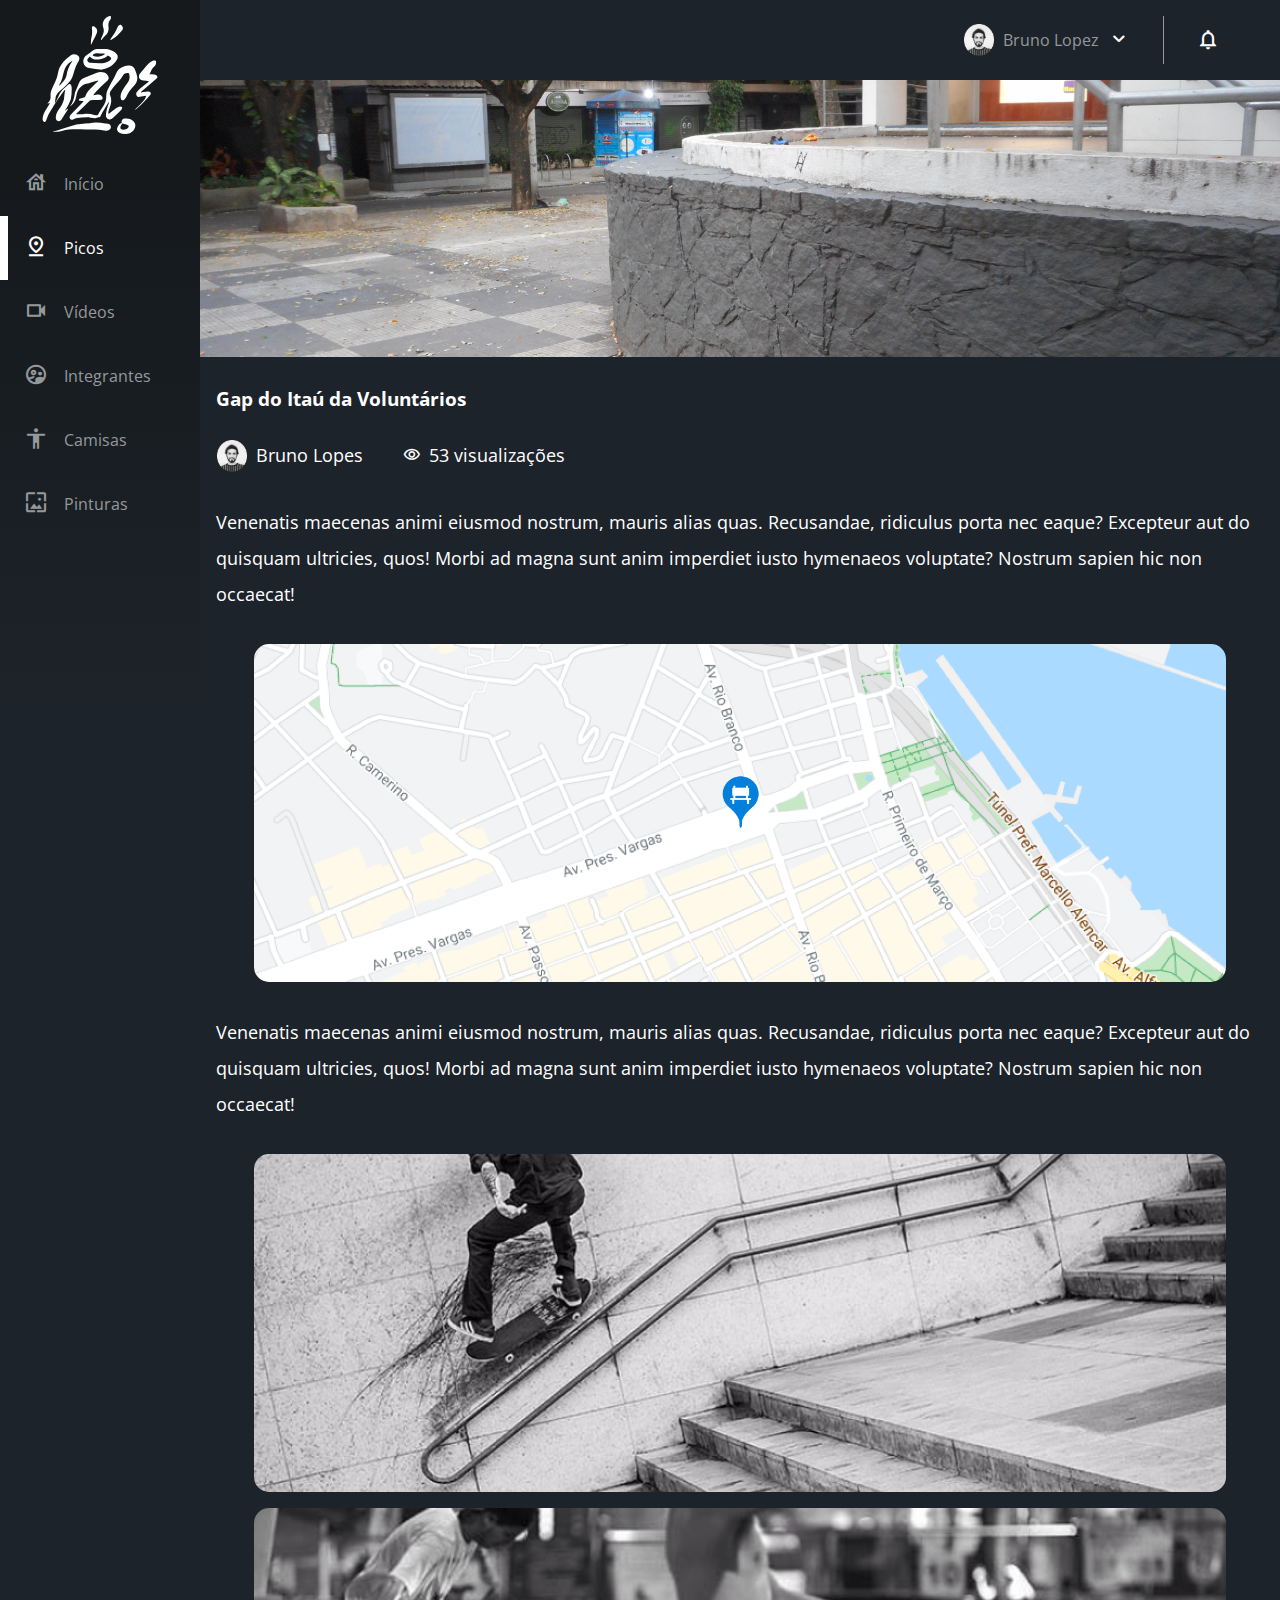
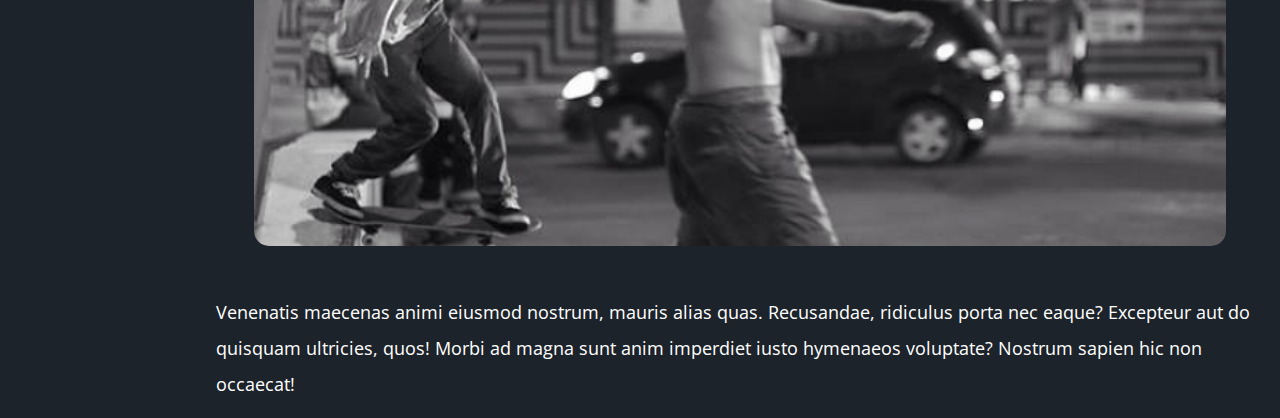
==== peak.html @ ff5222ae "Ajustando página de Picos + Adicionando Artigo na página de Picos" ====
<!DOCTYPE html>
<html lang="en">
    <head>
        <meta charset="UTF-8">
        <meta http-equiv="X-UA-Compatible" content="IE=edge">
        <meta name="viewport" content="width=device-width, initial-scale=1.0">
        <title>HZC | Picos</title>
        <link rel="preconnect" href="https://fonts.googleapis.com">
        <link rel="preconnect" href="https://fonts.gstatic.com" crossorigin>
        <link rel="stylesheet" href="https://fonts.googleapis.com/css2?family=Open+Sans:wght@400;600;700&display=swap">
        <link rel="stylesheet" href="assets/css/reset.css">
        <link rel="stylesheet" href="assets/css/styles.css">
    </head>
    <body>
        <header class="header">
            <button class="header__menu" aria-label="Menu"><i></i></button>
            <img src="assets/img/logo.svg" alt="Logotipo da HZC" class="header__logo">
            <p class="header__profile">Bruno Lopez</p>
            <button class="header__notification" aria-label="Notificação"><i></i></button>
        </header>
        <nav class="menu-left">
            <a href="index.html" class="menu-left__logo"><img src="assets/img/logo.svg" alt="Logotipo da HZC"></a>
            <a href="index.html" class="menu-left__link menu-left__link--home">Início</a>
            <a href="peaks.html" class="menu-left__link menu-left__link--peaks menu-left__link--active">Picos</a>
            <a href="#" class="menu-left__link menu-left__link--videos">Vídeos</a>
            <a href="#" class="menu-left__link menu-left__link--members">Integrantes</a>
            <a href="#" class="menu-left__link menu-left__link--shirts">Camisas</a>
            <a href="#" class="menu-left__link menu-left__link--paintings">Pinturas</a>
        </nav>
        <main>
            <div class="article">
                <article class="article-image"></article>
                <h3 class="article-title">Gap do Itaú da Voluntários</h3>
                <div class="article-info">
                    <p class="article-profile">Bruno Lopes</p>
                    <p class="article-views">53 visualizações</p>
                </div>
                <p class="article-text">Venenatis maecenas animi eiusmod nostrum, mauris alias quas. Recusandae, ridiculus porta nec eaque? Excepteur aut do quisquam ultricies, quos! Morbi ad magna sunt anim imperdiet iusto hymenaeos voluptate? Nostrum sapien hic non occaecat!</p>
                <article class="article-map"></article>
                <p class="article-text">Venenatis maecenas animi eiusmod nostrum, mauris alias quas. Recusandae, ridiculus porta nec eaque? Excepteur aut do quisquam ultricies, quos! Morbi ad magna sunt anim imperdiet iusto hymenaeos voluptate? Nostrum sapien hic non occaecat!</p>
                <div class="article-images">
                    <article class="article-image_1"></article>
                    <article class="article-image_2"></article>
                </div>
                <p class="article-text">Venenatis maecenas animi eiusmod nostrum, mauris alias quas. Recusandae, ridiculus porta nec eaque? Excepteur aut do quisquam ultricies, quos! Morbi ad magna sunt anim imperdiet iusto hymenaeos voluptate? Nostrum sapien hic non occaecat!</p>
            </div>
            <div>

            </div>
        </main>
        <script src="index.js"></script>
</body>
</html>
---- assets/css/styles.css ----
@font-face {
    font-family: 'icones';
    src: url(../font/icones.ttf);
}

body{
    background-color: #1D232A;
    font-family: 'Open Sans', 'icones', sans-serif;
    color: #ffffff;
}

@media screen and (min-width: 1240px){
    body {
        display: grid;
        grid-template-columns: auto 1fr;
    }
}

.header{
    display: flex;
    justify-content: space-between;
    align-items: center;
    background-color : #15191C;
    padding: 8px 16px;
    box-shadow: 0px 4px 4px rgba(0, 0, 0, 0.16);
}

.header__menu i::before{
    content: "\e904";
    font-size: 24px;
    cursor: pointer;
}

.header__notification i::before{
    content: "\e906";
    font-size: 24px;
    cursor: pointer;
}

.header__logo{
    width: 40px;
    cursor: pointer;
}

.header__profile{
    display: none;
}

@media screen and (min-width: 1240px){
    .header{
        background-color: #1D232A;
        display: grid;
        column-gap: 32px;
        grid-template-columns: 1fr auto;
        padding: 16px 60px;
        height: 80px;
        box-sizing: border-box;
        grid-column: 2;
    }

    .header__menu, .header__logo{
        display: none;
    }

    .header__profile{
        display: grid;
        grid-template-columns: repeat(3, auto);
        column-gap: 8px;
        align-items: center;
        justify-self: flex-end;
        color: #95999C;
        padding: 8px 32px;
        border-right: 1px solid #95999C;
    }

    .header__profile::before{
        content:"";
        display: block;
        width: 32px;
        height: 32px;
        background-image: url(../img/profile_2.png);
        background-size: contain;
        background-repeat: no-repeat;
        background-position: center;
    }
    
    .header__profile::after{
        content: "\e90d";
        color: #ffffff;
        font-size: 1.5rem;
    }
}

.menu-left{
    display: flex;
    flex-direction: column;
    background-color: #15191C;
    width: 75vw;
    height: 100vh;
    transition: .25s;
    background: linear-gradient(180deg, #15191C 20%, #1D232A 80%);
    
    position: absolute;
    left: -100vw;
}

.menu-left--active{
    left: 0;
    transition: .25s;
}

.menu-left__logo{
    align-self: center;
    width: 118px;
    padding: 16px;
    cursor: pointer;
}

.menu-left__link{
    height: 64px;
    color: #95999C;
    padding-left: 64px;
    display: flex;
    align-items: center;
}

.menu-left__link:hover{
    color: #ffffff;
    padding-left: 56px;
    border-left: 8px solid #ffffff;
    transition: .3s;
}

.menu-left__link--active{
    color: #ffffff;
    padding-left: 56px;
    border-left: 8px solid #ffffff;
}

.menu-left__link::before{
    width: 24px;
    height: 24px;
    font-size: 24px;
    position: absolute;
    left: 24px;
}

.menu-left__link--home::before{
    content: "\e902";
}

.menu-left__link--videos::before{
    content: "\e90e";
}

.menu-left__link--peaks::before{
    content: "\e909";
}

.menu-left__link--members::before{
    content: "\e903";
}

.menu-left__link--shirts::before{
    content: "\e900";
}

.menu-left__link--paintings::before{
    content: "\e90a";
}

@media screen and (min-width: 1240px){
    .menu-left{
        position: static;
        width: 200px;
        grid-column: 1;
        grid-row: 1 / span 2;
    }
}

.main {
    padding: 24px 16px;
    display: grid;
    gap: 16px;
}

.page-title {
    font-size: 1.5rem;
    font-weight: 700;
}

.section-title{
    font-size: 1.2rem;
    font-weight: 700;
}

@media screen and (min-width: 1240px){
    .main{
        display: grid;
        grid-template-columns: auto 1fr auto;
        grid-template-areas: 
            "page-title page-title page-title"
            "highlight-video highlight-video recent-videos"
            "videos-section videos-section videos-section"
            "recent-products highlight-products highlight-products "
            "products-section products-section products-section"
        ;
        column-gap: 32px;
        padding: 16px 60px;
        grid-column: 2;
    }

    .section-title{
        grid-column: span 4;
    }
}

.card {
    width: 100%;
    border-radius: 25px;
    overflow: hidden;
    background-color: #2C343A;
}

.card__image--desktop{
    display: none;
}

.card--highlight{
    margin-bottom: 16px;
}

.card__content {
    padding: 16px;
    display: grid;
    grid-template-columns: auto 1fr;
    gap: 32px;
}

.card__highlight{
    grid-column: span 2;
}

.card__title {
    font-size: 1em;
    font-weight: 700;
    grid-column: span 2;
}

.card__profile {
    color: #95999C;
    font-size: 0.9rem;
    grid-column: span 2;
}

.card__info {
    display: flex;
    align-items: center;
    color: #95999C;
}

.card__info--time::before {
    content: "\e90c";
    margin-right: 8px;    
}

.card__info--views::before {
    content: "\e90f";
    margin-right: 8px;    
}

.card__info--price::before {
    content: "\e905";
    margin-right: 8px;    
}

.card__button {
    display: flex;
    justify-content: center;
    align-items: center;
    background-color: #0480DC;
    width: 40px;
    height: 40px;
    border-radius: 10px;
    font-size: 0.9rem;
    justify-self: flex-end;
}

.card__button--play::before {
    content: "\e90b";
    font-size: 24px;
}

.card__button--buy::before {
    content: "\e901";
    font-size: 24px;
}

.card__button--highlight {
    width: 100%;
    grid-column: span 2;
}

.card__button--highlight::before {
    margin-right: 8px;
}

.card--recent{
    display: none;
}

@media screen and (min-width: 1240px){
    .card--highlight{
        margin-bottom: 0;
    }

    .card__image--mobile{
        display: none;
    }

    .card__image--desktop{
        display: block;
    }

    .card__button--highlight{
        grid-column: auto;
        padding: 16px 8px;
    }

    .card--recent{
        display: grid;
        grid-template-columns: repeat(2, auto);
        align-items: center;
        row-gap: 24px;
        width: 256px;
        padding: 16px;
        box-sizing: border-box;
        align-self: flex-start;
    }

    .card--recent .card__title{
        grid-column: auto;
    }

    .card__link{
       font-size: 0.8rem;
       font-weight: 600;
       color: #0480DC;
       justify-self: flex-end;
    }

    .card__list{
        display: grid;
        row-gap: 16px;
        grid-column: span 2;
    }

    .card__item{
        display: grid;
        grid-template-columns: auto 1fr;
        gap: 8px;
    }

    .card__item-thumbnail{
        width: 32px;
        grid-row: span 2;
    }

    .card__item-title{
        font-size: 0.9rem;
        line-height: 1.2rem;
        font-weight: 700;
    }

    .card__item-profile{
        font-size: 0.8rem;
        color: #95999C;
    }
}

.section{
    display: grid;
    gap: 16px;
}

@media screen and (min-width: 1240px){
    .section{
        grid-template-columns: repeat(4, 1fr);
    }

    .highlight-video {
        grid-area: highlight-video;
    }
    
    .recent-videos {
        grid-area: recent-videos;
    }
    
    .videos-section {
        grid-area: videos-section;
    }
    
    .highlight-products {
        grid-area: highlight-products;
    }
    
    .recent-products {
        grid-area: recent-products;
    }
    
    .products-section {
        grid-area: products-section;
    }
}

/* Picos */
    .card__button--peak::before{
        content: "\e908";
        font-size: 24px;
    }

    .card--peaks{
        display: grid;
        grid-template-columns: repeat(2, auto);
        align-items: center;
        row-gap: 24px;
        width: 256px;
        padding: 16px;
        box-sizing: border-box;
        align-self: flex-start;
    }

    .peaks-map{
        width: 100%;
        height: 468px;
        background-image: url(../img/mapa-picos.png);
        background-size: cover;
        background-repeat: no-repeat;
        background-position: center;
        border-radius: 15px;
    }

    /* Artigo */
    .article{
        display: grid;
        grid-template-columns: 1fr;
        gap: 16px;
    }

    .article-image{
        width: 100%;
        height: 277px;
        background-image: url(../img/artigo_1.png);
        background-size: cover;
        background-repeat: no-repeat;
        background-position: center;
        left: 0px;
        top: 56px;
    }

    .article-title{
        font-size: 1.2rem;
        font-weight: 700;
        padding: 16px;
    }

    .article-info{
        display: flex;
        flex-direction: row;
        align-items: center;
        align-content: center;
        justify-content: baseline;
        padding: 0 16px; 
        gap: 32px;
        font-size: 1.1em;
    }

    .article-profile{
        display: grid;
        grid-template-columns: repeat(3, auto);
        column-gap: 8px;
        align-items: center;
        justify-self: flex-end;
    }

    .article-profile::before{
        content:"";
        display: block;
        width: 32px;
        height: 32px;
        background-image: url(../img/profile_2.png);
        background-size: contain;
        background-repeat: no-repeat;
        background-position: center;
    }

    .article-views::before {
        content: "\e90f";
        margin-right: 8px;    
    }

    .article-text{
        padding: 16px;
        font-size: 1.1rem;
        line-height: 2.25rem;
    }

    .article-map{
        width: 90%;
        height: 338px;
        margin: 0 auto;
        background-image: url(../img/artigo_2.png);
        background-size: cover;
        background-repeat: no-repeat;
        background-position: center;
        border-radius: 15px;
    }

    .article_images{
        display: flex;
        flex-direction: column;
        flex-wrap: wrap;
        gap: 16px;
    }

    .article-image_1{
        width: 90%;
        height: 338px;
        margin: 0 auto 16px auto;
        background-image: url(../img/artigo_3.png);
        background-size: cover;
        background-repeat: no-repeat;
        background-position: center;
        border-radius: 15px;
    }

    .article-image_2{
        width: 90%;
        height: 338px;
        margin: 0 auto 16px auto;
        background-image: url(../img/artigo_4.png);
        background-size: cover;
        background-repeat: no-repeat;
        background-position: center;
        border-radius: 15px;
    }
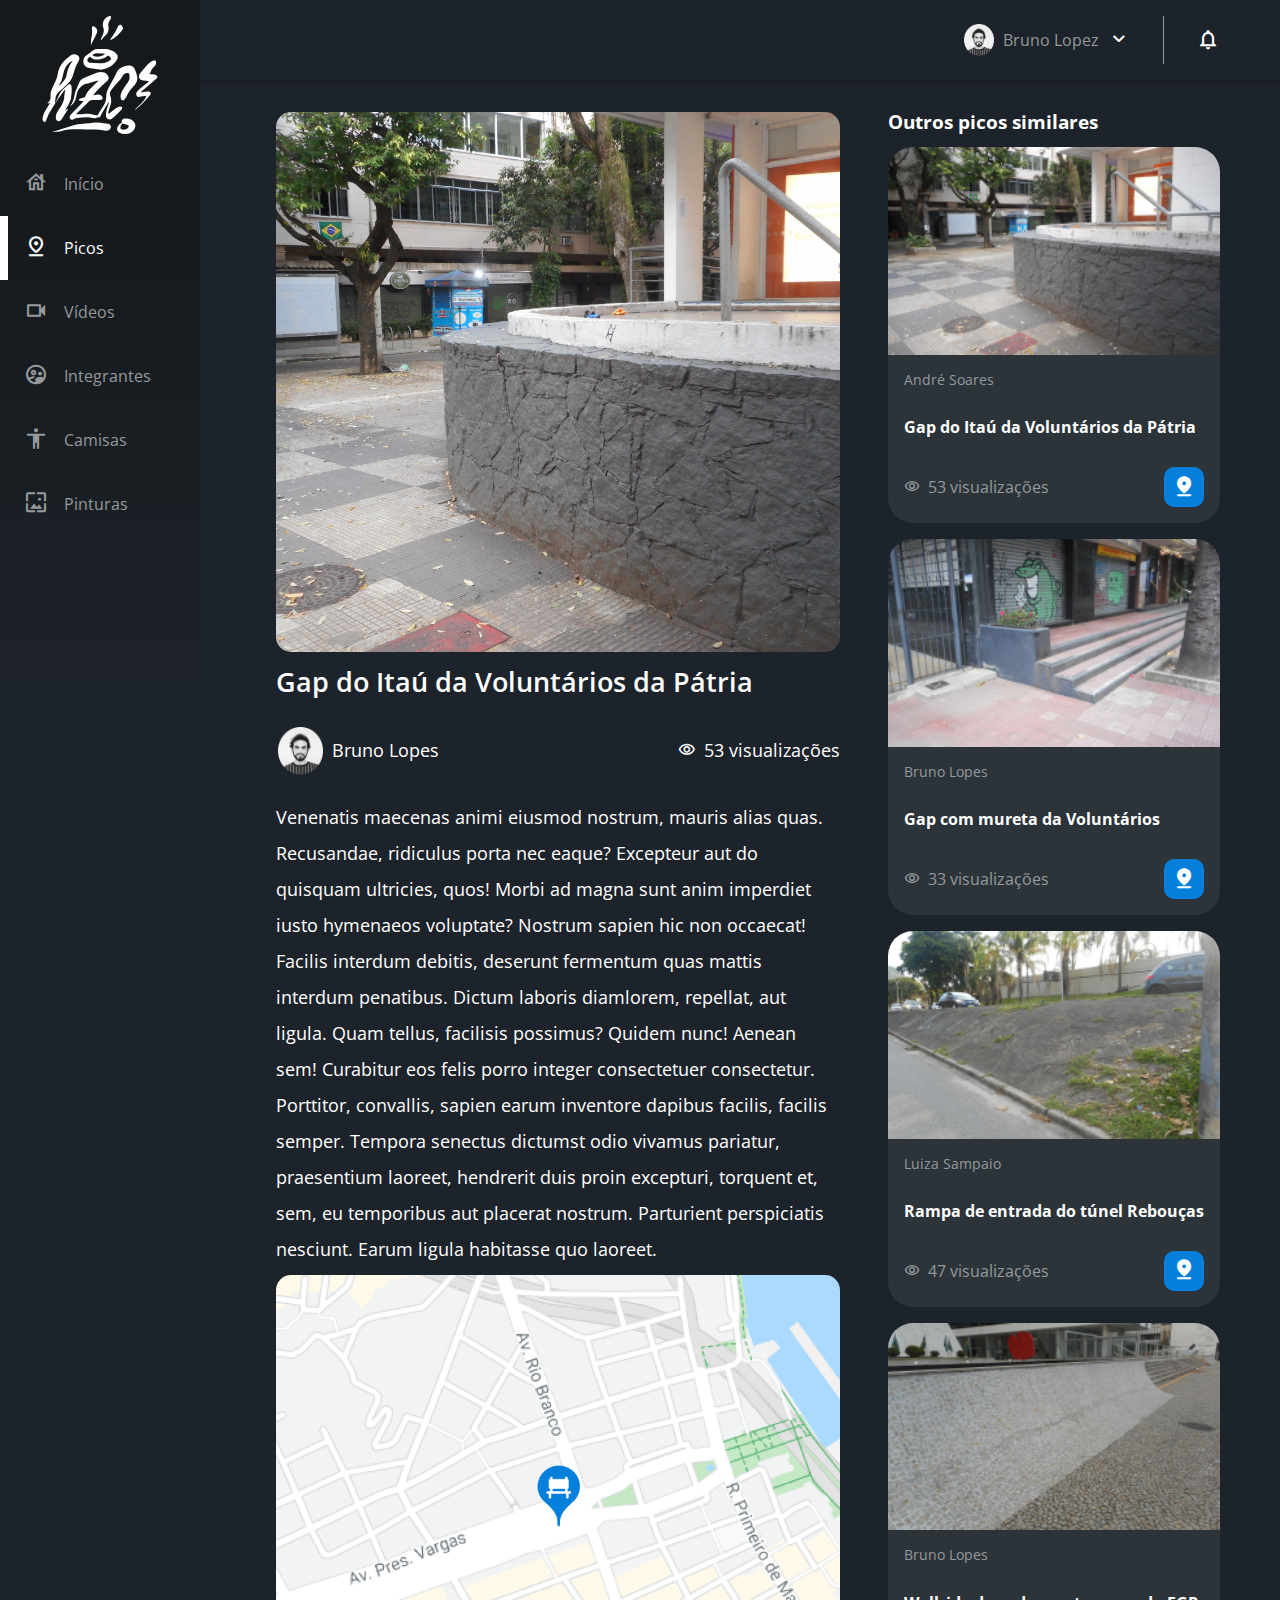
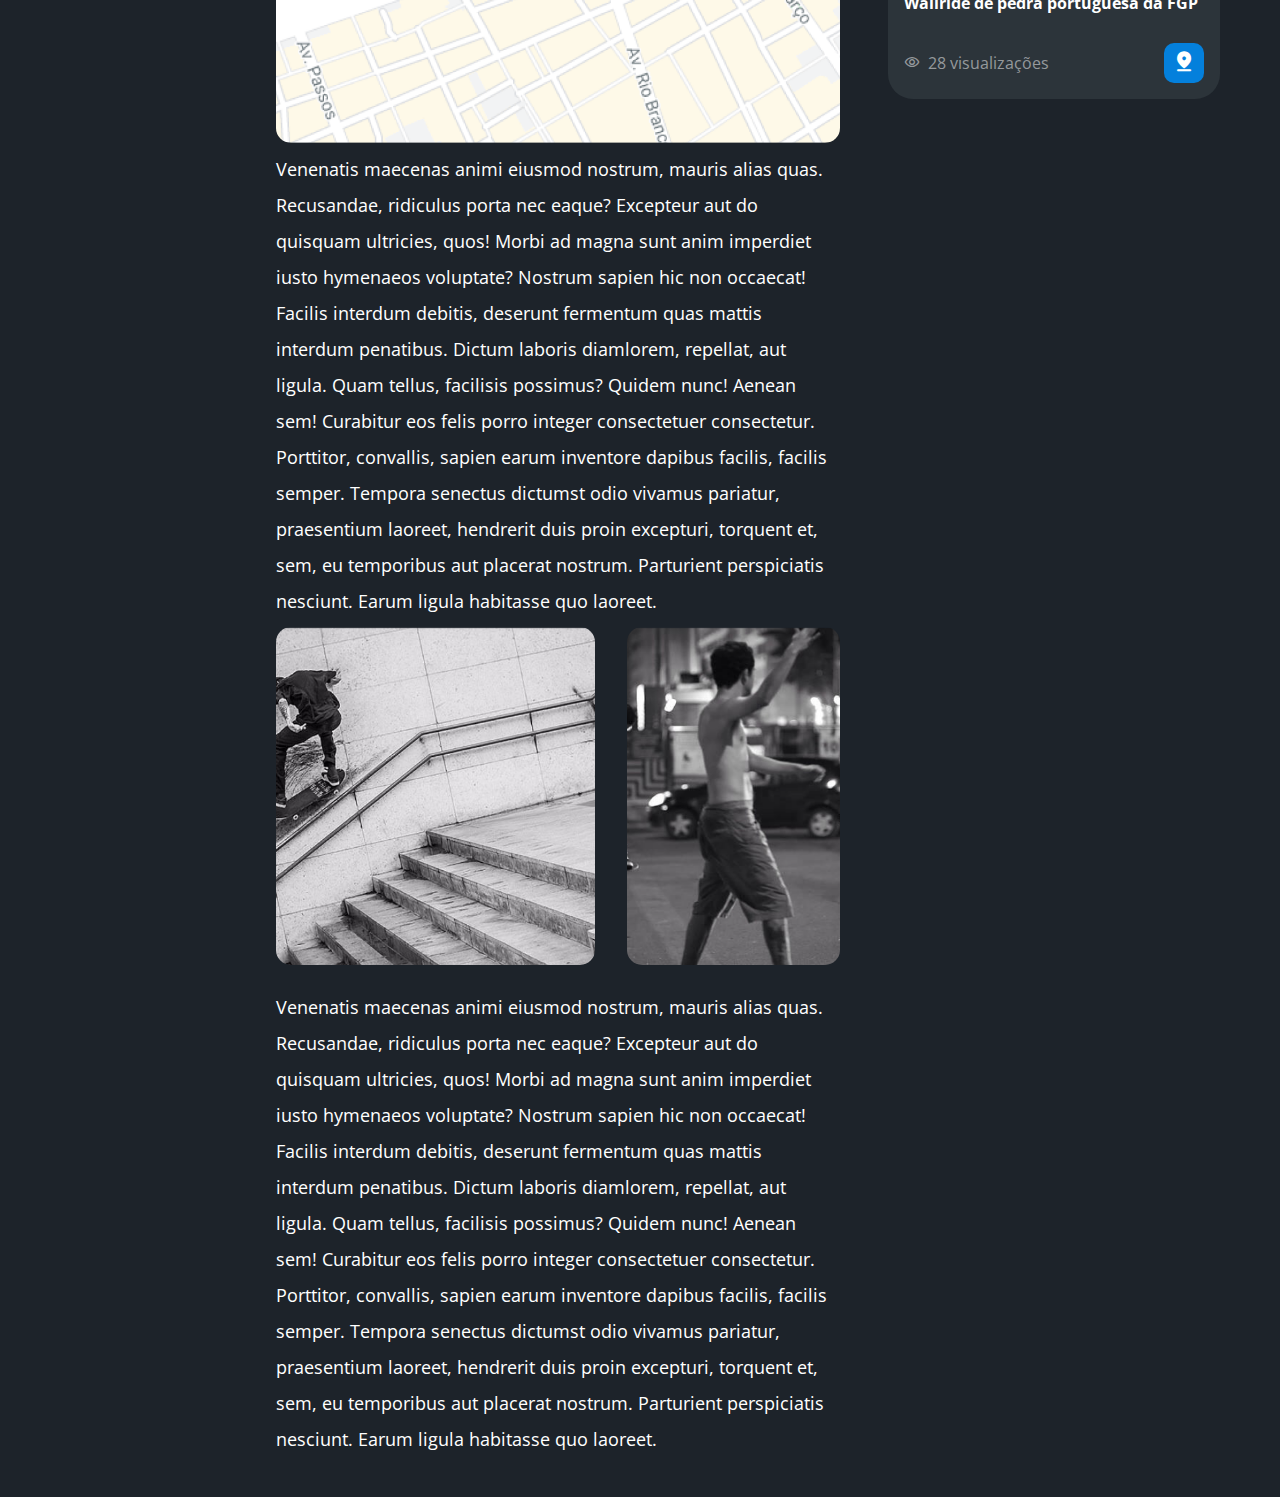
==== commit 82fd2e46: "Página de Pico com artigo finalizada no Mobile e Desktop" ====
--- a/peak.html
+++ b/peak.html
@@ -27,25 +27,61 @@
             <a href="#" class="menu-left__link menu-left__link--shirts">Camisas</a>
             <a href="#" class="menu-left__link menu-left__link--paintings">Pinturas</a>
         </nav>
-        <main>
+        <main class="main-peak">
             <div class="article">
                 <article class="article-image"></article>
-                <h3 class="article-title">Gap do Itaú da Voluntários</h3>
+                <h3 class="article-title">Gap do Itaú da Voluntários da Pátria</h3>
                 <div class="article-info">
                     <p class="article-profile">Bruno Lopes</p>
                     <p class="article-views">53 visualizações</p>
                 </div>
-                <p class="article-text">Venenatis maecenas animi eiusmod nostrum, mauris alias quas. Recusandae, ridiculus porta nec eaque? Excepteur aut do quisquam ultricies, quos! Morbi ad magna sunt anim imperdiet iusto hymenaeos voluptate? Nostrum sapien hic non occaecat!</p>
+                <p class="article-text">Venenatis maecenas animi eiusmod nostrum, mauris alias quas. Recusandae, ridiculus porta nec eaque? Excepteur aut do quisquam ultricies, quos! Morbi ad magna sunt anim imperdiet iusto hymenaeos voluptate? Nostrum sapien hic non occaecat! Facilis interdum debitis, deserunt fermentum quas mattis interdum penatibus. Dictum laboris diamlorem, repellat, aut ligula. Quam tellus, facilisis possimus? Quidem nunc! Aenean sem! Curabitur eos felis porro integer consectetuer consectetur. Porttitor, convallis, sapien earum inventore dapibus facilis, facilis semper. Tempora senectus dictumst odio vivamus pariatur, praesentium laoreet, hendrerit duis proin excepturi, torquent et, sem, eu temporibus aut placerat nostrum. Parturient perspiciatis nesciunt. Earum ligula habitasse quo laoreet.</p>
                 <article class="article-map"></article>
-                <p class="article-text">Venenatis maecenas animi eiusmod nostrum, mauris alias quas. Recusandae, ridiculus porta nec eaque? Excepteur aut do quisquam ultricies, quos! Morbi ad magna sunt anim imperdiet iusto hymenaeos voluptate? Nostrum sapien hic non occaecat!</p>
+                <p class="article-text">Venenatis maecenas animi eiusmod nostrum, mauris alias quas. Recusandae, ridiculus porta nec eaque? Excepteur aut do quisquam ultricies, quos! Morbi ad magna sunt anim imperdiet iusto hymenaeos voluptate? Nostrum sapien hic non occaecat! Facilis interdum debitis, deserunt fermentum quas mattis interdum penatibus. Dictum laboris diamlorem, repellat, aut ligula. Quam tellus, facilisis possimus? Quidem nunc! Aenean sem! Curabitur eos felis porro integer consectetuer consectetur. Porttitor, convallis, sapien earum inventore dapibus facilis, facilis semper. Tempora senectus dictumst odio vivamus pariatur, praesentium laoreet, hendrerit duis proin excepturi, torquent et, sem, eu temporibus aut placerat nostrum. Parturient perspiciatis nesciunt. Earum ligula habitasse quo laoreet.</p>
                 <div class="article-images">
                     <article class="article-image_1"></article>
                     <article class="article-image_2"></article>
                 </div>
-                <p class="article-text">Venenatis maecenas animi eiusmod nostrum, mauris alias quas. Recusandae, ridiculus porta nec eaque? Excepteur aut do quisquam ultricies, quos! Morbi ad magna sunt anim imperdiet iusto hymenaeos voluptate? Nostrum sapien hic non occaecat!</p>
+                <p class="article-text">Venenatis maecenas animi eiusmod nostrum, mauris alias quas. Recusandae, ridiculus porta nec eaque? Excepteur aut do quisquam ultricies, quos! Morbi ad magna sunt anim imperdiet iusto hymenaeos voluptate? Nostrum sapien hic non occaecat! Facilis interdum debitis, deserunt fermentum quas mattis interdum penatibus. Dictum laboris diamlorem, repellat, aut ligula. Quam tellus, facilisis possimus? Quidem nunc! Aenean sem! Curabitur eos felis porro integer consectetuer consectetur. Porttitor, convallis, sapien earum inventore dapibus facilis, facilis semper. Tempora senectus dictumst odio vivamus pariatur, praesentium laoreet, hendrerit duis proin excepturi, torquent et, sem, eu temporibus aut placerat nostrum. Parturient perspiciatis nesciunt. Earum ligula habitasse quo laoreet.</p>
             </div>
-            <div>
-
+            <div class="other-articles">
+                <h3 class="section-title">Outros picos similares</h3>
+                <article class="card">
+                    <a href="peak.html" class="card"><img src="assets/img/pico_1.png" alt="Gap do Itaú da Voluntários da Pátria" class="card__image"></a>
+                    <div class="card__content">
+                        <p class="card__profile">André Soares</p>
+                        <h3 class="card__title">Gap do Itaú da Voluntários da Pátria</h3>
+                        <p class="card__info card__info--views"> 53 visualizações</p>
+                        <button class="card__button" aria-label="Visualizar no maps"><a href="peak.html" class="card__button--peak"></a></button>
+                    </div>
+                </article>
+                <article class="card">
+                    <img src="assets/img/pico_2.png" alt="Gap com mureta da Voluntários" class="card__image">
+                    <div class="card__content">
+                        <p class="card__profile">Bruno Lopes</p>
+                        <h3 class="card__title">Gap com mureta da Voluntários</h3>
+                        <p class="card__info card__info--views"> 33 visualizações</p>
+                        <button class="card__button card__button--peak" aria-label="Visualizar no maps"></button>
+                    </div>
+                </article>
+                <article class="card">
+                    <img src="assets/img/pico_3.png" alt="Rampa de entrada do túnel Rebouças" class="card__image">
+                    <div class="card__content">
+                        <p class="card__profile">Luiza Sampaio</p>
+                        <h3 class="card__title">Rampa de entrada do túnel Rebouças</h3>
+                        <p class="card__info card__info--views"> 47 visualizações</p>
+                        <button class="card__button card__button--peak" aria-label="Visualizar no maps"></button>
+                    </div>
+                </article>
+                <article class="card">
+                    <img src="assets/img/pico_4.png" alt="Wallride de pedra portuguesa da FGP" class="card__image">
+                    <div class="card__content">
+                        <p class="card__profile">Bruno Lopes</p>
+                        <h3 class="card__title">Wallride de pedra portuguesa da FGP</h3>
+                        <p class="card__info card__info--views"> 28 visualizações</p>
+                        <button class="card__button card__button--peak" aria-label="Visualizar no maps"></button>
+                    </div>
+                </article>
             </div>
         </main>
         <script src="index.js"></script>
--- a/assets/css/styles.css
+++ b/assets/css/styles.css
@@ -447,6 +447,10 @@
         gap: 16px;
     }
 
+    .other-articles{
+        display: none;
+    }
+
     .article-image{
         width: 100%;
         height: 277px;
@@ -543,4 +547,104 @@
         background-repeat: no-repeat;
         background-position: center;
         border-radius: 15px;
+    }
+
+    @media screen and (min-width: 1240px){
+        .main-peak{
+            display: grid;
+            grid-template-columns: 1fr auto;
+            grid-template-areas: 
+                "article peaks-articles";
+            column-gap: 32px;
+            padding: 16px 60px;
+            grid-column: 2;
+        }
+
+        .other-articles{
+            display: flex;
+            flex-direction: column;
+            flex-wrap: wrap;
+            gap: 16px;
+            padding: 16px 0;
+        }
+
+        .article{
+            padding: 16px;
+            gap: 0;
+        }
+
+        .article-image{
+            width: 100%;
+            height: 60vh;
+            background-image: url(../img/artigo_1.png);
+            background-size: cover;
+            background-repeat: no-repeat;
+            background-position: center;
+            border-radius: 15px;
+        }
+
+        .article-title{
+            font-size: 1.7rem;
+            font-weight: 600;
+            padding: 16px 0;
+        }
+
+        .article-info{
+            display: flex;
+            flex-direction: row;
+            align-items: center;
+            align-content: center;
+            justify-content: space-between;
+            padding: 16px 0; 
+            gap: 32px;
+            font-size: 1.1em;
+        }
+
+        .article-profile::before{
+            width: 48px;
+            height: 48px;
+        }
+
+        .article-text{
+            padding: 8px 0 8px 0;
+            font-size: 1.1rem;
+            line-height: 2.25rem;
+        }
+
+        .article-map{
+            width: 100%;
+            height: 468px;
+            background-image: url(../img/artigo_2.png);
+            background-size: cover;
+            background-repeat: no-repeat;
+            background-position: center;
+            border-radius: 15px;
+        }
+
+        .article-images{
+            display: flex;
+            flex-direction: row;
+            align-items: flex-start;
+            gap: 32px;
+            height: 100%;
+            width: 100%;
+        }
+
+        .article-image_1{
+            width: 60%;
+            background-image: url(../img/artigo_3.png);
+            background-size: cover;
+            background-repeat: no-repeat;
+            background-position: center;
+            border-radius: 15px;
+        }
+
+        .article-image_2{
+            width: 40%;
+            background-image: url(../img/artigo_4.png);
+            background-size: cover;
+            background-repeat: no-repeat;
+            background-position: center;
+            border-radius: 15px;
+        }
     }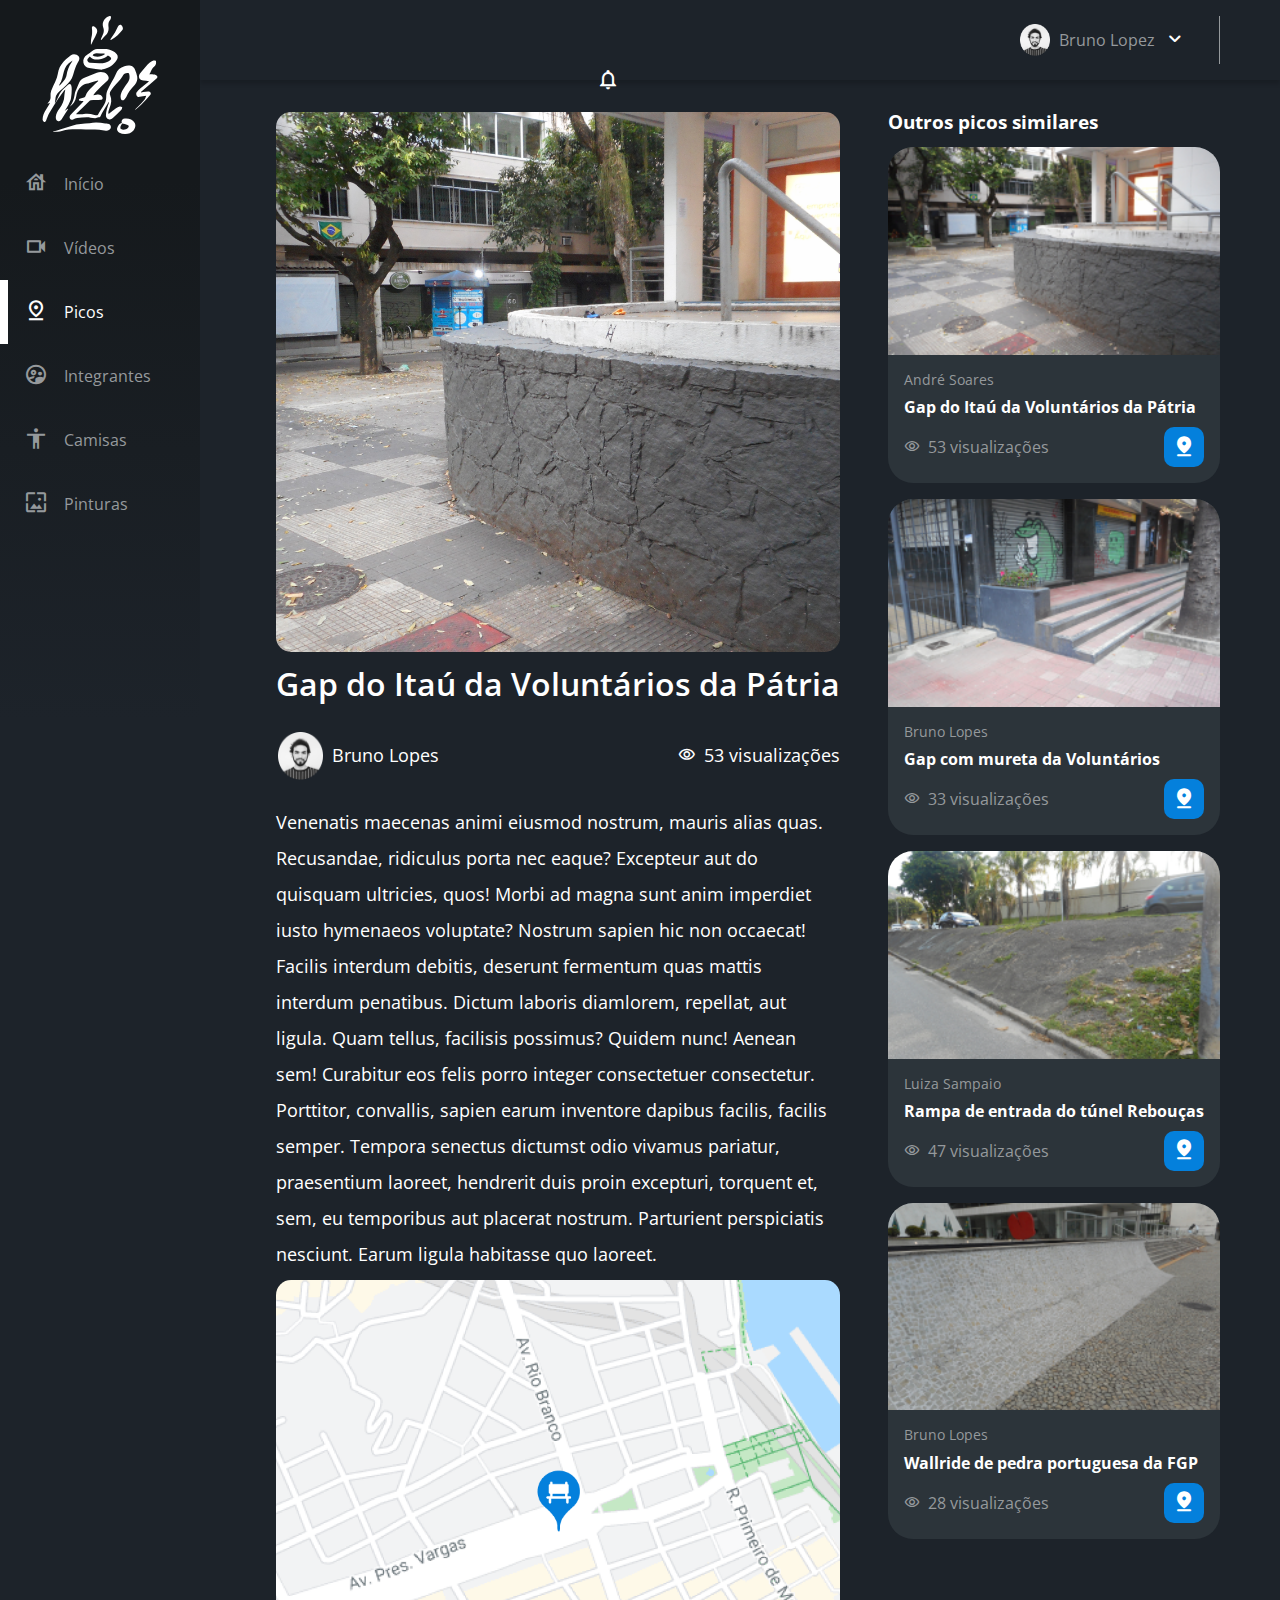
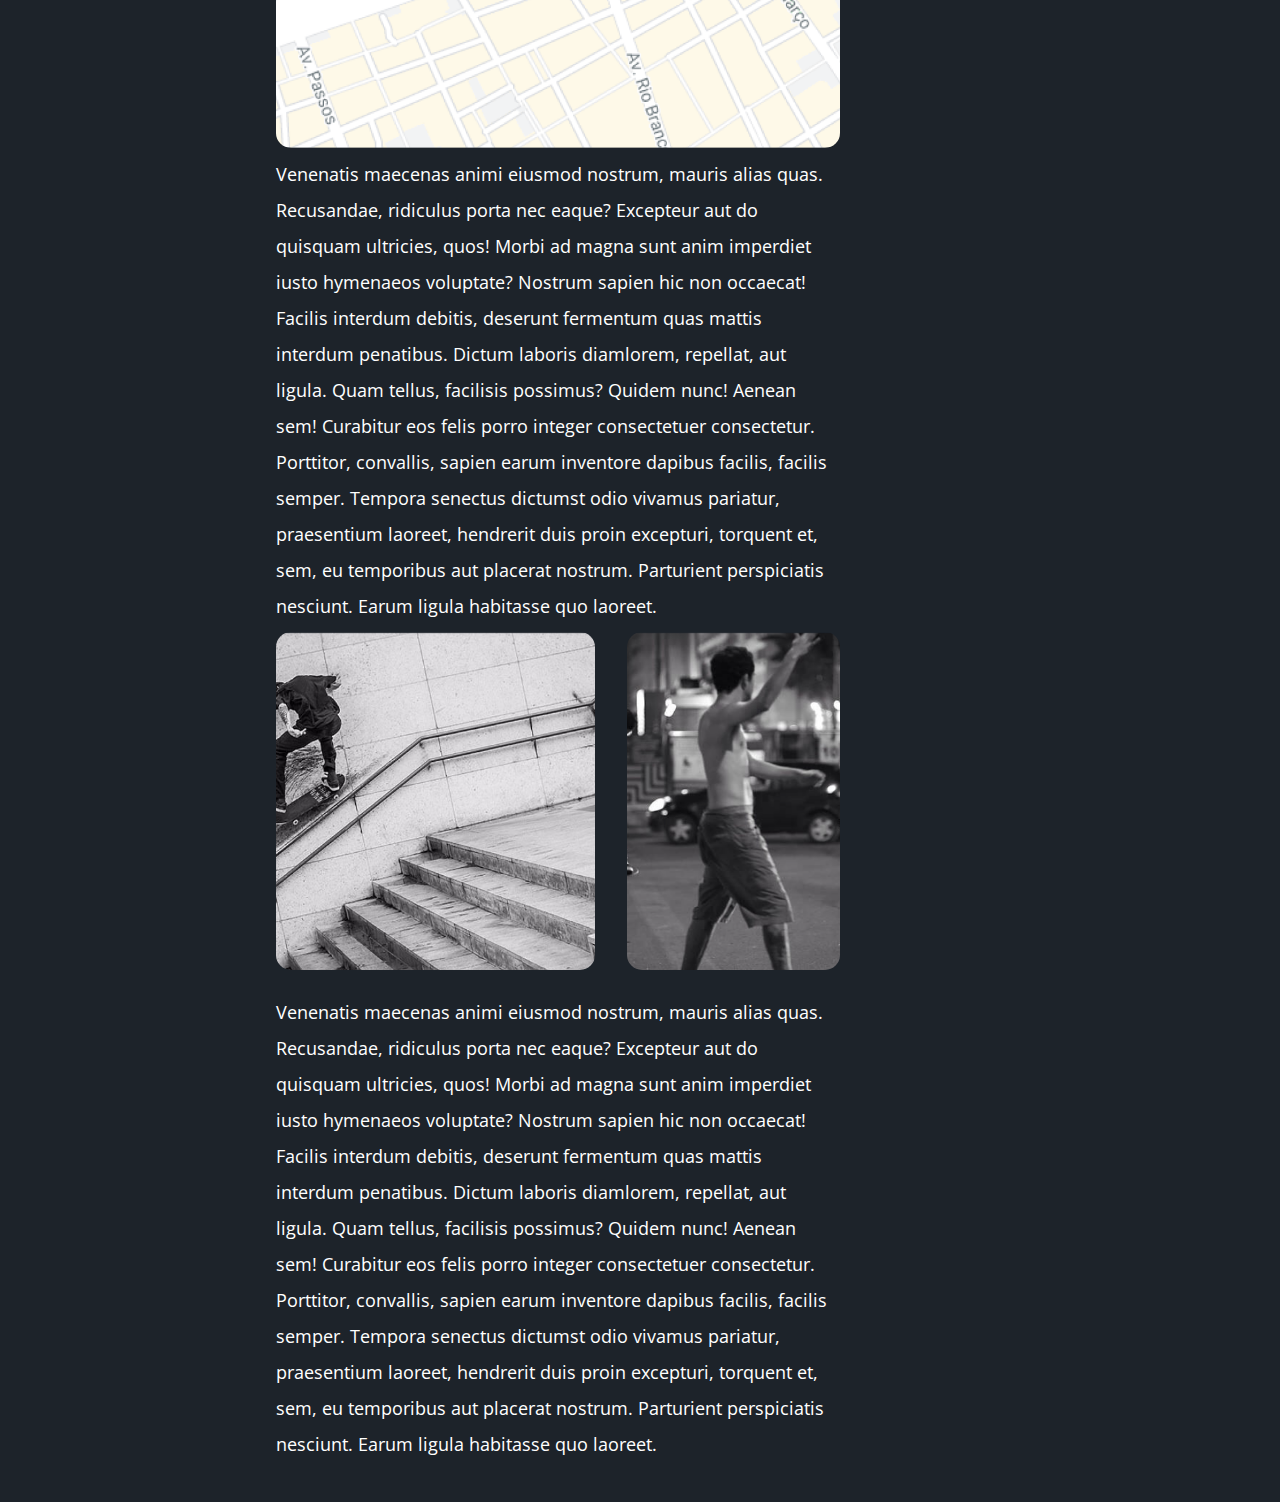
==== commit 3c6b5101: "Melhorando navegação Mobile" ====
--- a/peak.html
+++ b/peak.html
@@ -14,15 +14,15 @@
     <body>
         <header class="header">
             <button class="header__menu" aria-label="Menu"><i></i></button>
-            <img src="assets/img/logo.svg" alt="Logotipo da HZC" class="header__logo">
+            <a href="index.html"><img src="assets/img/logo.svg" alt="Logotipo da HZC" class="header__logo"></a>
             <p class="header__profile">Bruno Lopez</p>
             <button class="header__notification" aria-label="Notificação"><i></i></button>
         </header>
         <nav class="menu-left">
             <a href="index.html" class="menu-left__logo"><img src="assets/img/logo.svg" alt="Logotipo da HZC"></a>
             <a href="index.html" class="menu-left__link menu-left__link--home">Início</a>
+            <a href="videos.html" class="menu-left__link menu-left__link--videos">Vídeos</a>
             <a href="peaks.html" class="menu-left__link menu-left__link--peaks menu-left__link--active">Picos</a>
-            <a href="#" class="menu-left__link menu-left__link--videos">Vídeos</a>
             <a href="#" class="menu-left__link menu-left__link--members">Integrantes</a>
             <a href="#" class="menu-left__link menu-left__link--shirts">Camisas</a>
             <a href="#" class="menu-left__link menu-left__link--paintings">Pinturas</a>
--- a/assets/css/styles.css
+++ b/assets/css/styles.css
@@ -178,6 +178,7 @@
     }
 }
 
+/* Home */
 .main {
     padding: 24px 16px;
     display: grid;
@@ -234,11 +235,17 @@
     padding: 16px;
     display: grid;
     grid-template-columns: auto 1fr;
-    gap: 32px;
+    gap: 12px 8px;
 }
 
 .card__highlight{
     grid-column: span 2;
+}
+
+.card__title-highlight{
+    font-size: 1.5rem;
+    font-weight: 700;
+    color: #ffffff;
 }
 
 .card__title {
@@ -282,8 +289,9 @@
     width: 40px;
     height: 40px;
     border-radius: 10px;
-    font-size: 0.9rem;
+    font-size: 1rem;
     justify-self: flex-end;
+    cursor: pointer;
 }
 
 .card__button--play::before {
@@ -364,6 +372,7 @@
     .card__item-thumbnail{
         width: 32px;
         grid-row: span 2;
+        border-radius: 5px;
     }
 
     .card__item-title{
@@ -440,7 +449,7 @@
         border-radius: 15px;
     }
 
-    /* Artigo */
+    /* Artigos */
     .article{
         display: grid;
         grid-template-columns: 1fr;
@@ -458,6 +467,13 @@
         background-size: cover;
         background-repeat: no-repeat;
         background-position: center;
+        left: 0px;
+        top: 56px;
+    }
+
+    .article-video{
+        width: 100%;
+        max-height: 544px;
         left: 0px;
         top: 56px;
     }
@@ -502,6 +518,11 @@
         content: "\e90f";
         margin-right: 8px;    
     }
+    
+    .article-time::before {
+        content: "\e90c";
+        margin-right: 8px;    
+    }
 
     .article-text{
         padding: 16px;
@@ -543,6 +564,28 @@
         height: 338px;
         margin: 0 auto 16px auto;
         background-image: url(../img/artigo_4.png);
+        background-size: cover;
+        background-repeat: no-repeat;
+        background-position: center;
+        border-radius: 15px;
+    }
+
+    .article-image_3{
+        width: 90%;
+        height: 338px;
+        margin: 0 auto 16px auto;
+        background-image: url(../img/artigo_5.png);
+        background-size: cover;
+        background-repeat: no-repeat;
+        background-position: center;
+        border-radius: 15px;
+    }
+
+    .article-image_4{
+        width: 90%;
+        height: 338px;
+        margin: 0 auto 16px auto;
+        background-image: url(../img/artigo_6.png);
         background-size: cover;
         background-repeat: no-repeat;
         background-position: center;
@@ -584,7 +627,7 @@
         }
 
         .article-title{
-            font-size: 1.7rem;
+            font-size: 2rem;
             font-weight: 600;
             padding: 16px 0;
         }
@@ -621,6 +664,17 @@
             border-radius: 15px;
         }
 
+        .article-video{
+            width: 100%;
+            min-height: 60vh;
+            max-height: 821px;
+            left: 0px;
+            top: 56px;
+            display: block;
+            margin: 0 auto;
+            border-radius: 25px;
+        }
+
         .article-images{
             display: flex;
             flex-direction: row;
@@ -647,4 +701,22 @@
             background-position: center;
             border-radius: 15px;
         }
+
+        .article-image_3{
+            width: 60%;
+            background-image: url(../img/artigo_5.png);
+            background-size: cover;
+            background-repeat: no-repeat;
+            background-position: center;
+            border-radius: 15px;
+        }
+
+        .article-image_4{
+            width: 40%;
+            background-image: url(../img/artigo_6.png);
+            background-size: cover;
+            background-repeat: no-repeat;
+            background-position: center;
+            border-radius: 15px;
+        }
     }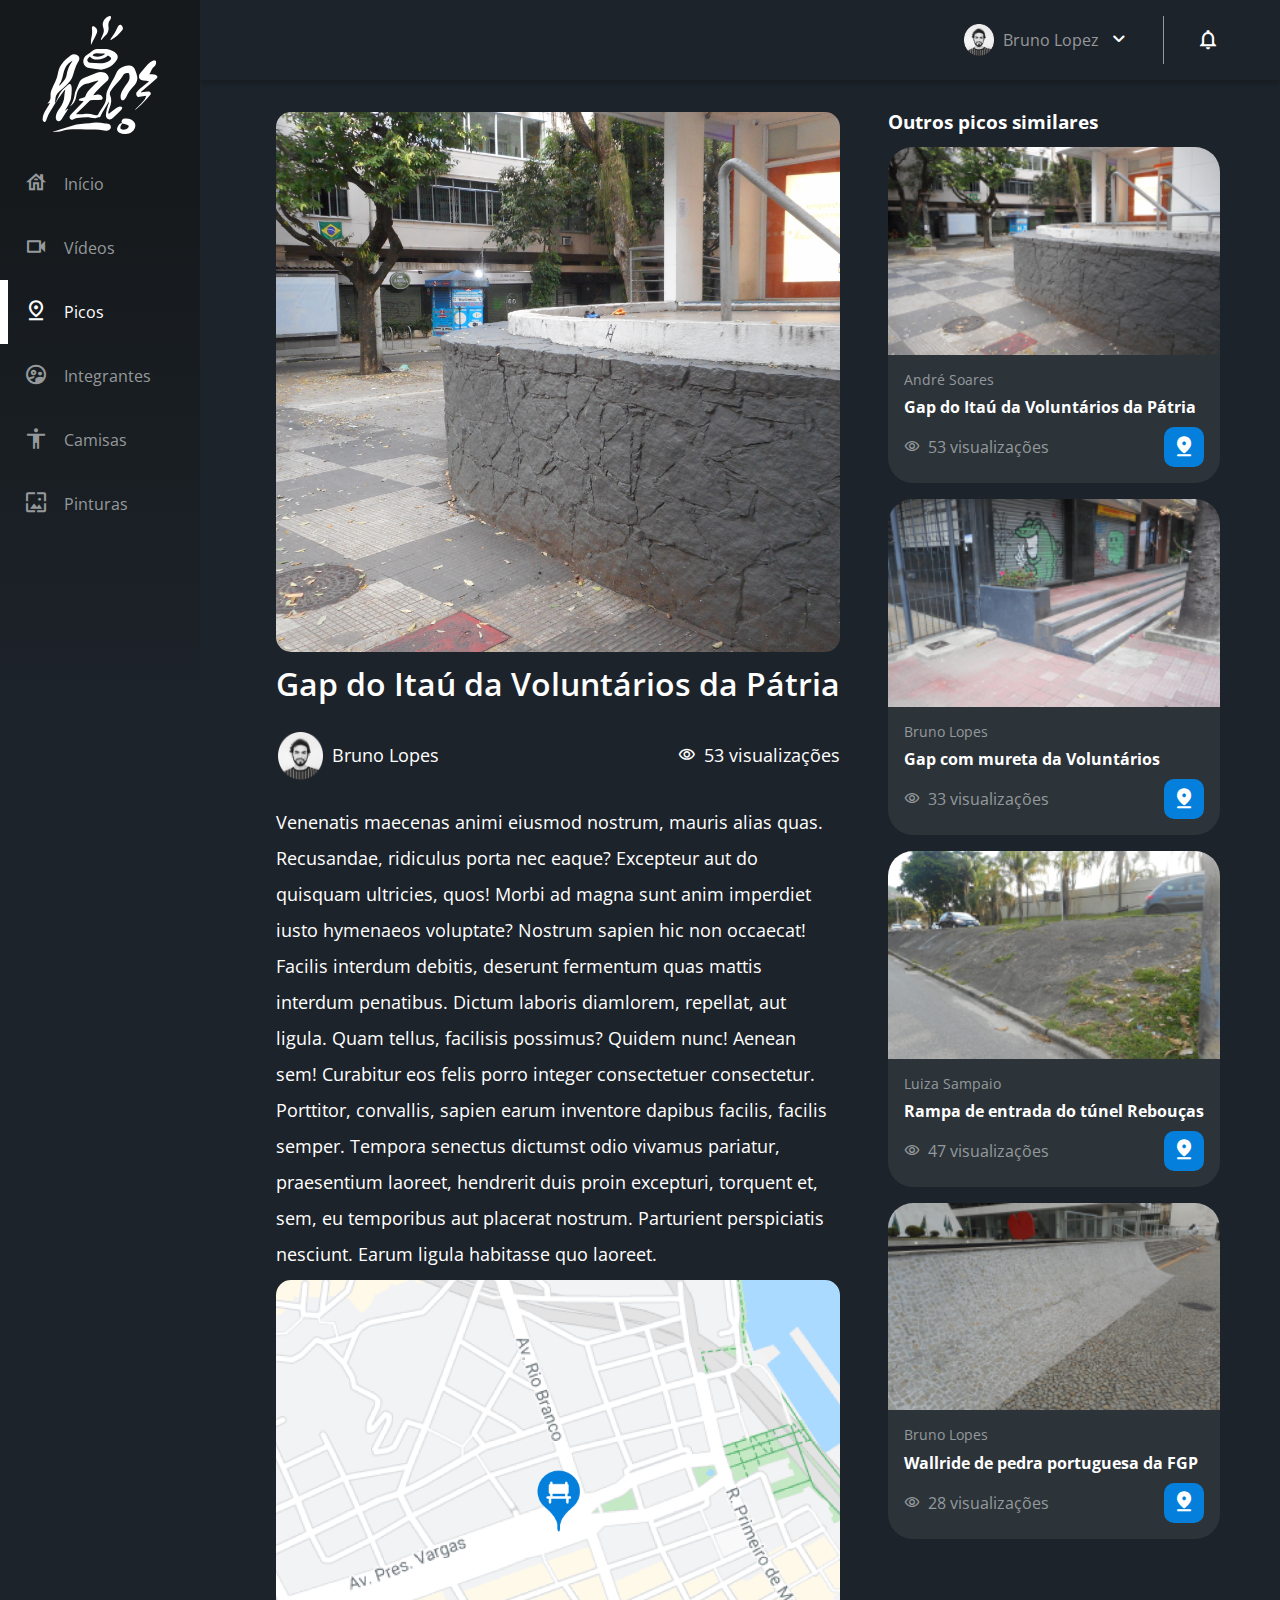
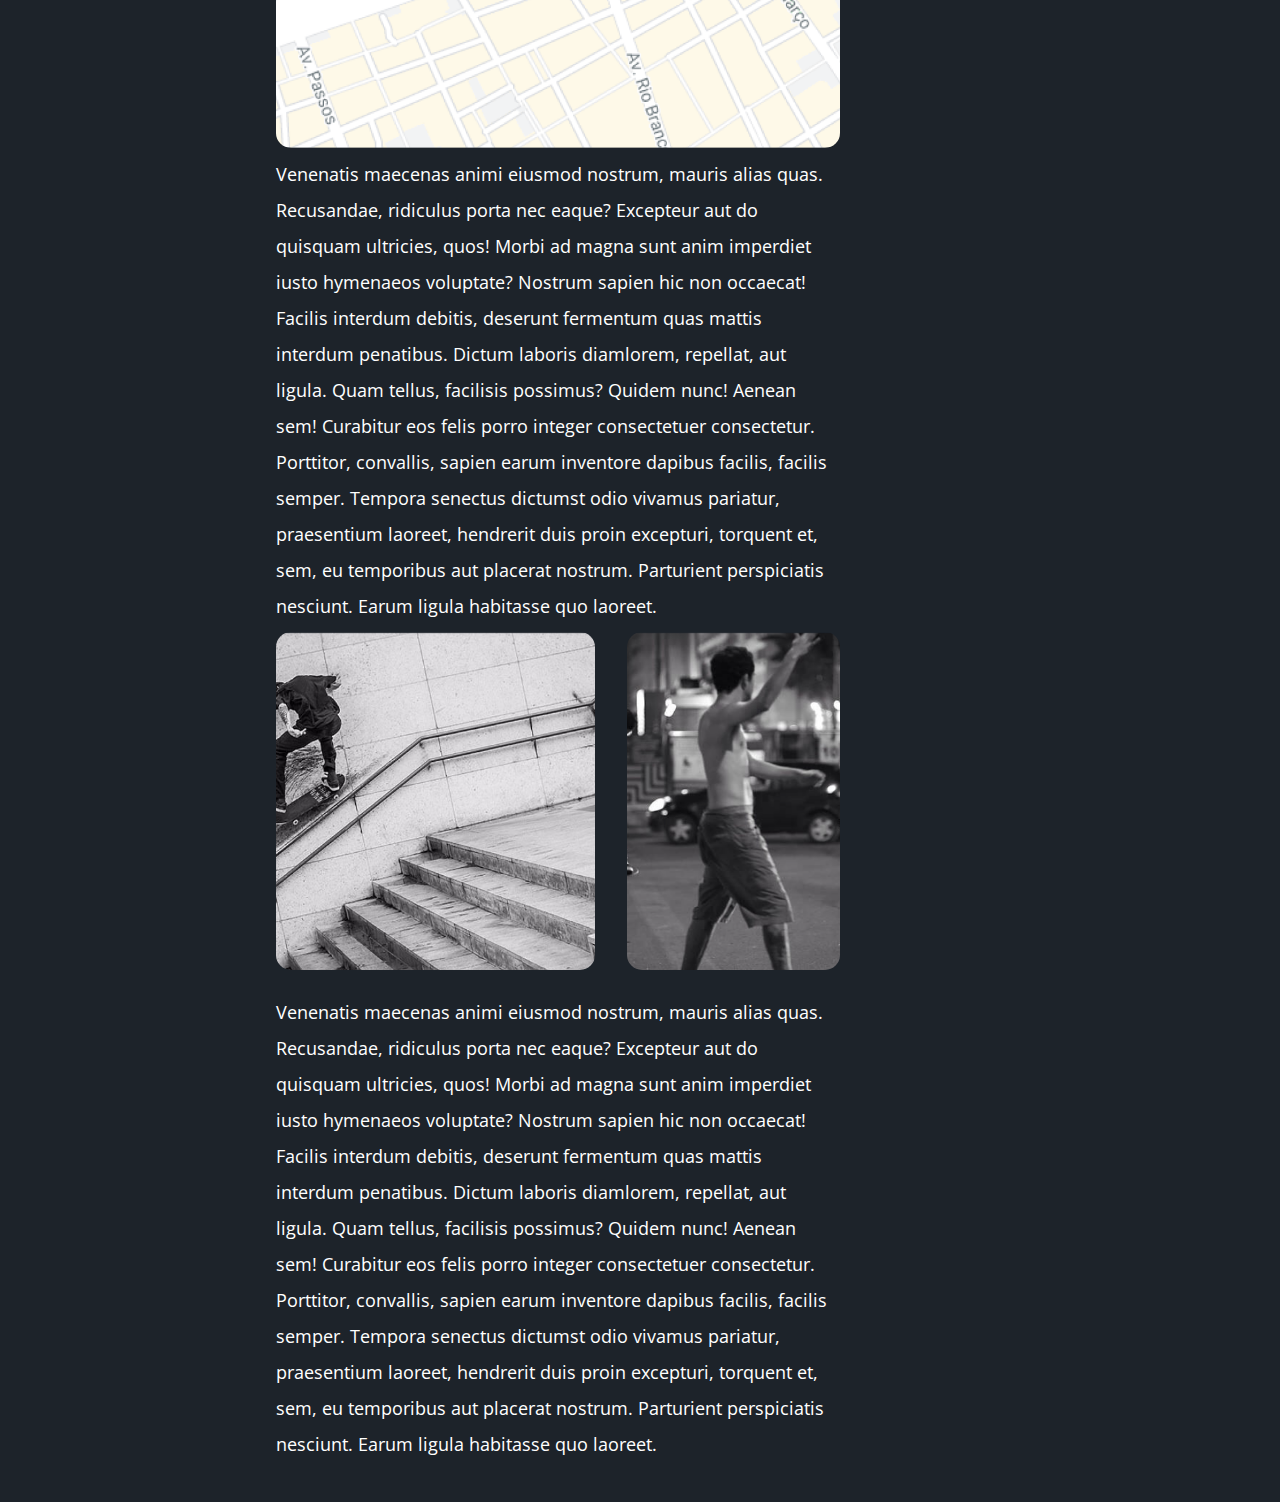
==== commit 76455438: "Adicionando ícone as páginas" ====
--- a/peak.html
+++ b/peak.html
@@ -5,6 +5,7 @@
         <meta http-equiv="X-UA-Compatible" content="IE=edge">
         <meta name="viewport" content="width=device-width, initial-scale=1.0">
         <title>HZC | Picos</title>
+        <link rel="shortcut icon" href="assets/img/logo.svg" type="image/x-icon">
         <link rel="preconnect" href="https://fonts.googleapis.com">
         <link rel="preconnect" href="https://fonts.gstatic.com" crossorigin>
         <link rel="stylesheet" href="https://fonts.googleapis.com/css2?family=Open+Sans:wght@400;600;700&display=swap">
@@ -14,7 +15,7 @@
     <body>
         <header class="header">
             <button class="header__menu" aria-label="Menu"><i></i></button>
-            <a href="index.html"><img src="assets/img/logo.svg" alt="Logotipo da HZC" class="header__logo"></a>
+            <a href="index.html" class="logo-link"><img src="assets/img/logo.svg" alt="Logotipo da HZC" class="header__logo"></a>
             <p class="header__profile">Bruno Lopez</p>
             <button class="header__notification" aria-label="Notificação"><i></i></button>
         </header>
--- a/assets/css/styles.css
+++ b/assets/css/styles.css
@@ -13,6 +13,10 @@
     body {
         display: grid;
         grid-template-columns: auto 1fr;
+    }
+
+    .logo-link{
+        display: none;
     }
 }
 
